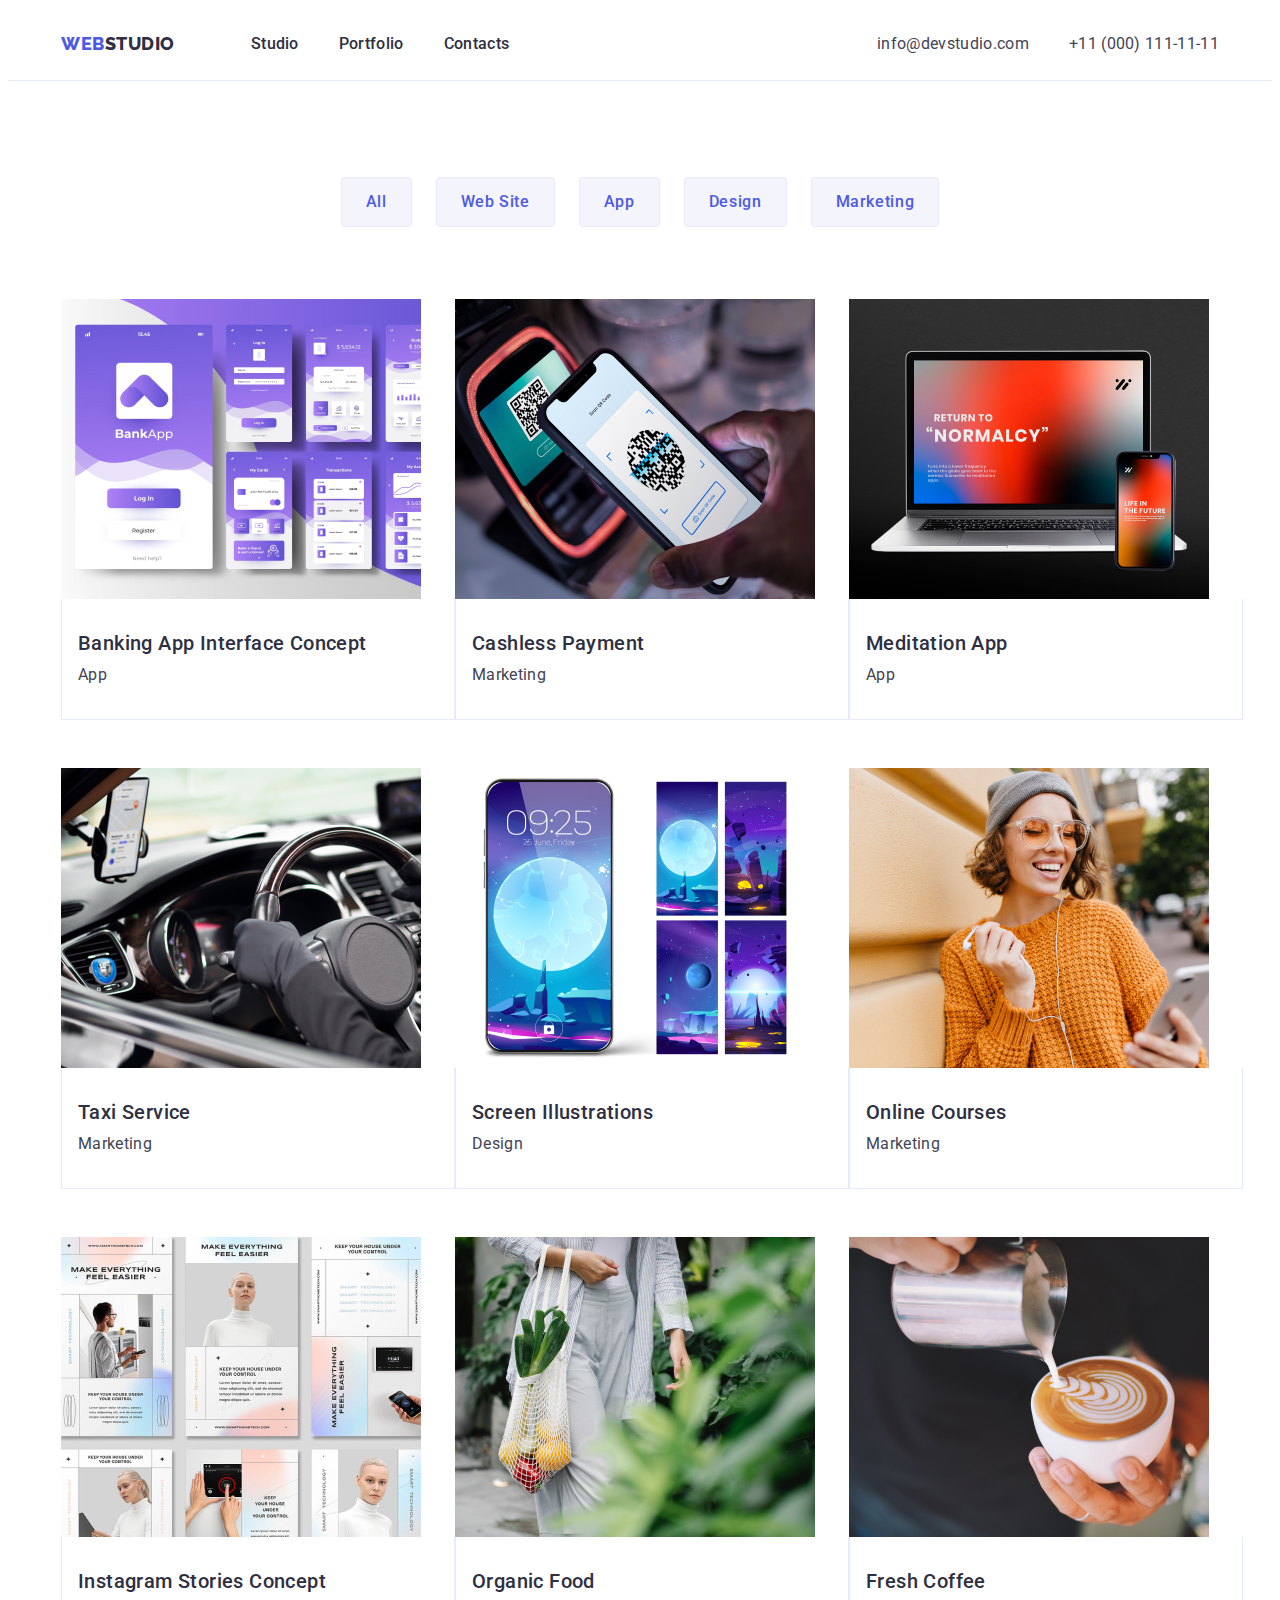
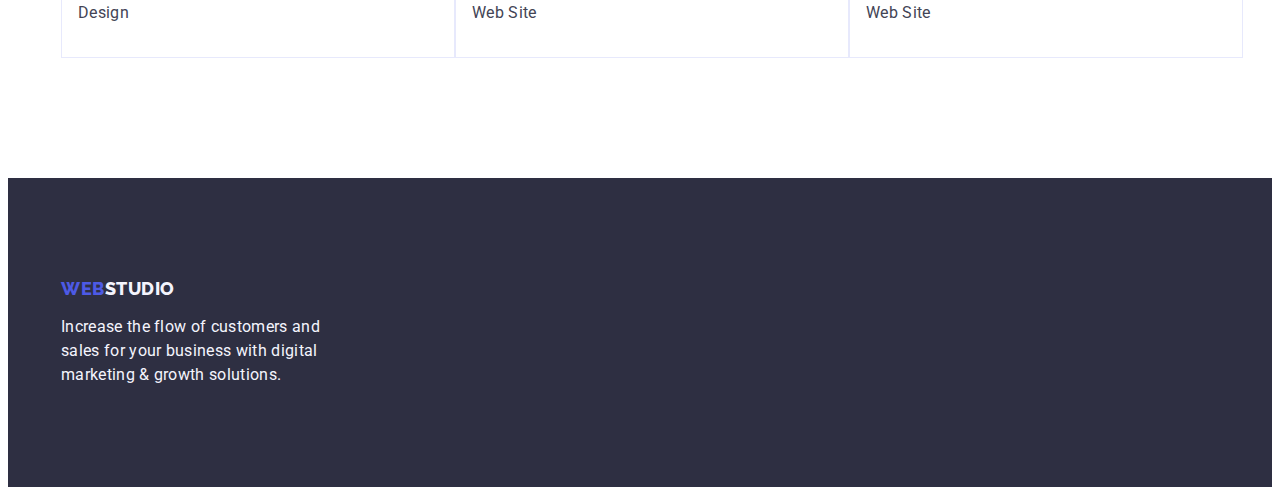
==== portfolio.html @ c045e1f8 "save 1" ====
<!DOCTYPE html>
<html lang="en">
  <head>
    <meta charset="UTF-8" />
    <meta http-equiv="X-UA-Compatible" content="IE=edge" />
    <meta name="viewport" content="width=device-width, initial-scale=1.0" />
    <link rel="preconnect" href="https://fonts.googleapis.com" />
    <link rel="preconnect" href="https://fonts.gstatic.com" crossorigin />
    <link
      href="https://fonts.googleapis.com/css2?family=Raleway:wght@800&family=Roboto:wght@400;500;700;900&display=swap"
      rel="stylesheet"
    />
    <title>Document</title>
    <link
      rel="stylesheet"
      href="https://cdnjs.cloudflare.com/ajax/libs/modern-normalize/2.0.0/modern-normalize.min.css"
      integrity="sha512-4xo8blKMVCiXpTaLzQSLSw3KFOVPWhm/TRtuPVc4WG6kUgjH6J03IBuG7JZPkcWMxJ5huwaBpOpnwYElP/m6wg=="
      crossorigin="anonymous"
      referrerpolicy="no-referrer"
    />
    <link rel="stylesheet" href="./css/styles.css" />
  </head>
  <body>
    <header class="header">
      <div class="container header-container">
        <nav class="header-navigation">
          <a href="./index.html" class="header-logo link"
            >Web<span class="header-span">Studio</span></a
          >
          <ul class="header-menu list">
            <li class="header-menu-item">
              <a class="header-menu-link link" href="./index.html">Studio</a>
            </li>
            <li class="header-menu-item">
              <a class="header-menu-link link" href="./portfolio.html"
                >Portfolio</a
              >
            </li>
            <li class="header-menu-item">
              <a class="header-menu-link link" href="">Contacts</a>
            </li>
          </ul>
        </nav>
        <address class="header-address">
          <ul class="header-soc list">
            <li class="header-soc-item">
              <a
                class="header-address-link link"
                href="mailto:info@devstudio.com"
                >info@devstudio.com</a
              >
            </li>
            <li class="header-soc-item">
              <a class="header-address-link link" href="tel:+110001111111"
                >+11 (000) 111-11-11</a
              >
            </li>
          </ul>
        </address>
      </div>
    </header>

    <main>
      <section class="section-portfolio">
        <div class="container portfolio-container">
          <h1 class="visually-hidden">portfolio"></h1>
          <ul class="portfolio-button-list list">
            <li class="portfolio-btn-item">
              <button type="button" class="portfolio-button button-active">
                All
              </button>
            </li>
            <li class="portfolio-btn-item">
              <button type="button" class="portfolio-button button-active">
                Web Site
              </button>
            </li>
            <li class="portfolio-btn-item">
              <button type="button" class="portfolio-button button-active">
                App
              </button>
            </li>
            <li class="portfolio-btn-item">
              <button type="button" class="portfolio-button button-active">
                Design
              </button>
            </li>
            <li class="portfolio-btn-item">
              <button type="button" class="portfolio-button button-active">
                Marketing
              </button>
            </li>
          </ul>
          <ul class="portfolio-img-list list">
            <li class="portfolio-img-item">
              <a class="link" href="">
                <img
                  src="./images/imagesbankingappInterfaceconcept.jpg"
                  alt="BankingAppInterfaceConcept"
                  width="360"
                  height="300"
                />
                <div class="container-content">
                  <h2 class="portfolio-img-title">
                    Banking App Interface Concept
                  </h2>
                  <p class="portfolio-img-text">App</p>
                </div></a
              >
            </li>
            <li class="portfolio-img-item">
              <a class="link" href="">
                <img
                  src="./images/imagescashlesspayment.jpg"
                  alt="CashlessPayment"
                  width="360"
                  height="300"
                />
                <div class="container-content">
                  <h2 class="portfolio-img-title">Cashless Payment</h2>
                  <p class="portfolio-img-text">Marketing</p>
                </div>
              </a>
            </li>
            <li class="portfolio-img-item">
              <a class="link" href="">
                <img
                  src="./images/imagesmeditationapp.jpg"
                  alt="MeditationApp"
                  width="360"
                  height="300"
                />
                <div class="container-content">
                  <h2 class="portfolio-img-title">Meditation App</h2>
                  <p class="portfolio-img-text">App</p>
                </div>
              </a>
            </li>
            <li class="portfolio-img-item">
              <a class="link" href="">
                <img
                  src="./images/imagestaxiservice.jpg"
                  alt="TaxiService"
                  width="360"
                  height="300"
                />
                <div class="container-content">
                  <h2 class="portfolio-img-title">Taxi Service</h2>
                  <p class="portfolio-img-text">Marketing</p>
                </div>
              </a>
            </li>
            <li class="portfolio-img-item">
              <a class="link" href="">
                <img
                  src="./images/imagesscreenillustrations.jpg"
                  alt="ScreenIllustrations"
                  width="360"
                  height="300"
                />
                <div class="container-content">
                  <h2 class="portfolio-img-title">Screen Illustrations</h2>
                  <p class="portfolio-img-text">Design</p>
                </div>
              </a>
            </li>
            <li class="portfolio-img-item">
              <a class="link" href="">
                <img
                  src="./images/imagesonlinecourses.jpg"
                  alt="OnlineCourses"
                  width="360"
                  height="300"
                />
                <div class="container-content">
                  <h2 class="portfolio-img-title">Online Courses</h2>
                  <p class="portfolio-img-text">Marketing</p>
                </div>
              </a>
            </li>
            <li class="portfolio-img-item">
              <a class="link" href="">
                <img
                  src="./images/imagesinstagramstoriesconcept.jpg"
                  alt="InstagramStoriesConcept"
                  width="360"
                  height="300"
                />
                <div class="container-content">
                  <h2 class="portfolio-img-title">Instagram Stories Concept</h2>
                  <p class="portfolio-img-text">Design</p>
                </div>
              </a>
            </li>
            <li class="portfolio-img-item">
              <a class="link" href="">
                <img
                  src="./images/imagesorganicfood.jpg"
                  alt="OrganicFood"
                  width="360"
                  height="300"
                />
                <div class="container-content">
                  <h2 class="portfolio-img-title">Organic Food</h2>
                  <p class="portfolio-img-text">Web Site</p>
                </div>
              </a>
            </li>
            <li class="portfolio-img-item">
              <a class="link" href="">
                <img
                  src="./images/imagesfreshcoffee.jpg"
                  alt="FreshCoffee"
                  width="360"
                  height="300"
                />
                <div class="container-content">
                  <h2 class="portfolio-img-title">Fresh Coffee</h2>
                  <p class="portfolio-img-text">Web Site</p>
                </div>
              </a>
            </li>
          </ul>
        </div>
      </section>
    </main>

    <footer class="footer">
      <div class="container">
        <a class="footer-logo link" href="./portfolio.html"
          >Web<span class="footer-span">Studio</span></a
        >
        <p class="footer-text">
          Increase the flow of customers and sales for your business with
          digital marketing & growth solutions.
        </p>
      </div>
    </footer>
  </body>
</html>
---- css/styles.css ----
:root {
  --color-iris: #4d5ae5;
  --color-ocean: #404bbf;
  --color-navy-blue: #2e2f42;
  --color-green: #31d0aa;
  --color-slate: #434455;
  --color-light-slate: #8e8f99;
  --color-cornflower: #e7e9fc;
  --color-cloud: #f4f4fd;
  --color-navy-blue-modal: #2e2f42;
  --color-grey: #2e2f42;
  --color-white: #ffffff;
  --color-dairy: #fcfcfc;
}

body {
  font-family: 'Roboto', sans-serif;
  color: #434455;
  background-color: #ffffff;
}

p,
h1,
h2,
h3,
h4,
h5,
h6 {
  margin-top: 0;
  margin-bottom: 0;
}

a {
  text-decoration: none;
}

ul {
  list-style-type: none;
  margin-top: 0;
  margin-bottom: 0;
  padding-left: 0;
}

img {
  display: block;
  max-width: 100%;
  height: auto;
}

.list {
  list-style-type: none;
}

/**------Header------*/

.visually-hidden {
  position: absolute;
  width: 1px;
  height: 1px;
  margin: -1px;
  border: 0;
  padding: 0;
  white-space: nowrap;
  clip-path: inset(100%);
  clip: rect(0 0 0 0);
  overflow: hidden;
}

.container {
  max-width: 1158px;
  padding: 0 15px;
  margin: 0 auto;
}

.header-container {
  display: flex;
}

.header {
  border-bottom: 1px solid var(--color-cornflower);
}

.header-navigation {
  display: flex;
  align-items: center;
  margin-right: auto;
}

.header-menu {
  display: flex;
  gap: 40px;
  margin-right: 0;
}

.header-menu-item {
  font-weight: 500;
  font-size: 16px;
  line-height: 1.5%;
  letter-spacing: 0.02em;
  color: var(--color-grey);
}

.link:is(:hover, :focus) {
  color: #404bbf;
}

.header-logo {
  font-family: 'Raleway', sans-serif;
  font-weight: 800;
  font-size: 18px;
  line-height: 1.17;
  letter-spacing: 0.03em;
  text-transform: uppercase;
  align-items: center;
  margin-right: 76px;
  color: var(--color-iris);
}

.header-span {
  color: #2e2f42;
}

.header-menu-link {
  font-weight: 500;
  line-height: 1.5;
  letter-spacing: 0.02em;
  display: block;
  padding-top: 24px;
  padding-bottom: 24px;
  color: #2e2f42;
}

.header-address {
  font-style: normal;
  display: flex;
  gap: 40px;
  align-items: center;
}

.header-soc {
  display: flex;
  gap: 40px;
}

.header-menu-link:hover .header-menu-link:focus {
  color: var(--iris-color);
}

.header-address-link {
  line-height: 1.5;
  letter-spacing: 0.02em;
  color: var(--color-slate);
  font-size: 16px;
  padding-top: 24px;
  padding-bottom: 24px;
}

/**------Header------*/
/**------hero------*/

.hero {
  height: 600px;
  padding: 188px 0;
  background-color: var(--color-navy-blue);
}

.hero-title {
  font-weight: 700;
  font-size: 56px;
  line-height: 1.07;
  text-align: center;
  letter-spacing: 0.02em;
  max-width: 496px;
  margin-left: auto;
  margin-right: auto;
  margin-bottom: 48px;
  color: var(--color-white);
}

.hero-btn {
  font-family: 'Roboto', sans-serif;
  font-weight: 500;
  font-size: 16px;
  line-height: 1.5;
  letter-spacing: 0.04em;
  border-radius: 4px;
  min-width: 169px;
  height: 56px;
  display: block;
  border: none;
  margin-left: auto;
  margin-right: auto;
  color: var(--color-white);
  background-color: var(--color-iris);
}
.button-active:is(:hover, :focus) {
  background: var(--color-ocean);
  color: var(--color-white);
}
.button-active {
  cursor: pointer;
}

/**------section one------*/

.section-one {
  padding: 120px 0;
}

.section-one-list {
  display: flex;
  gap: 24px;
}

.section-one-item {
  width: calc((100% - 72px) / 4);
}

.section-one-title {
  font-weight: 500;
  font-size: 20px;
  line-height: 1.2;
  letter-spacing: 0.02em;
  margin-bottom: 8px;
  color: var(--color-grey);
}

.section-one-text {
  font-size: 16px;
  line-height: 1.5;
  letter-spacing: 0.02em;
  color: var(--color-slate);
}

/**-------section two-------*/

.section-two {
  padding-bottom: 120px;
}

.section-two-title {
  font-weight: 700;
  font-size: 36px;
  line-height: 1.11;
  text-align: center;
  letter-spacing: 0.02em;
  text-transform: capitalize;
  margin-bottom: 72px;
  color: #2e2f42;
}

.section-two-list {
  display: flex;
  gap: 24px;
  margin-top: 72px;
}

.section-two-item {
  width: calc((100% - 48px) / 3);
}

/**-------section three-------*/

.section-three {
  padding: 120px 0;
  height: 732px;
  text-align: center;
  text-transform: capitalize;
  background-color: var(--color-cloud);
}

.section-three-title {
  font-weight: 700;
  font-size: 36px;
  line-height: 1.11;
  letter-spacing: 0.02em;
  margin-bottom: 72px;
  color: var(--color-navy-blue);
}

.section-three-list {
  display: flex;
  gap: 24px;
  margin-top: 48px;
}

.section-three-item {
  border-radius: 0px 0px 4px 4px;
  width: calc((100% - 72px) / 4);
  background-color: var(--color-white);
}

.container-team {
  padding: 32px 16px;
}

.section-three-name {
  font-weight: 500;
  font-size: 20px;
  line-height: 1.2;
  letter-spacing: 0.02em;
  margin-bottom: 8px;
  color: var(--color-grey);
}

.section-three-text {
  font-size: 16px;
  line-height: 1.5;
  letter-spacing: 0.02em;
  color: var(--color-slate);
}

/**------footer------*/

.footer {
  padding: 100px 0;
  background: #2e2f42;
}

.footer-logo {
  font-family: 'Raleway', sans-serif;
  font-weight: 800;
  font-size: 18px;
  line-height: 1.17;
  letter-spacing: 0.03em;
  text-transform: uppercase;
  display: inline-block;
  margin-bottom: 16px;
  color: #4d5ae5;
}

.footer-span {
  font-family: 'Raleway', sans-serif;
  font-weight: 800;
  font-size: 18px;
  line-height: 1.17;
  letter-spacing: 0.03em;
  text-transform: uppercase;
  color: #f4f4fd;
}

.footer-text {
  max-width: 264px;
  font-size: 16px;
  line-height: 1.5;
  letter-spacing: 0.02em;
  color: #f4f4fd;
}

/**--------portfolio-------*/

.section-portfolio {
  padding: 96px 0 120px 0;
}

.portfolio-button-list {
  display: flex;
  justify-content: center;
  gap: 24px;
  margin-bottom: 72px;
}

.portfolio-button {
  font-family: 'Roboto', sans-serif;
  font-weight: 500;
  font-size: 16px;
  line-height: 1.5;
  letter-spacing: 0.04em;
  cursor: pointer;
  border-radius: 4px;
  border: none;
  display: block;
  border: 1px solid var(--color-cornflower);
  padding: 12px 24px;
  color: var(--color-iris);
  background: var(--color-cloud);
}

.portfolio-button:hover,
.portfolio-button:focus {
  color: var(--color-white);
  background-color: var(--color-ocean);
  border: 1px solid transparent;
}

.portfolio-img-list {
  display: flex;
  flex-wrap: wrap;
  row-gap: 48px;
  column-gap: 24px;
}

.portfolio-img-item {
  width: calc((100% - 48px) / 3);
}

.portfolio-img-title {
  font-weight: 500;
  font-size: 20px;
  line-height: 1.2;
  letter-spacing: 0.02em;
  margin-bottom: 8px;
  color: var(--color-navy-blue-modal);
}

.portfolio-img-text {
  font-weight: 400;
  font-size: 16px;
  line-height: 1.5;
  letter-spacing: 0.02em;
  color: var(--color-slate);
}

.container-content {
  border-top: none;
  padding: 32px 16px;
  border: 1px solid var(--color-cornflower);
  border-top: none;
  width: 360px;
}
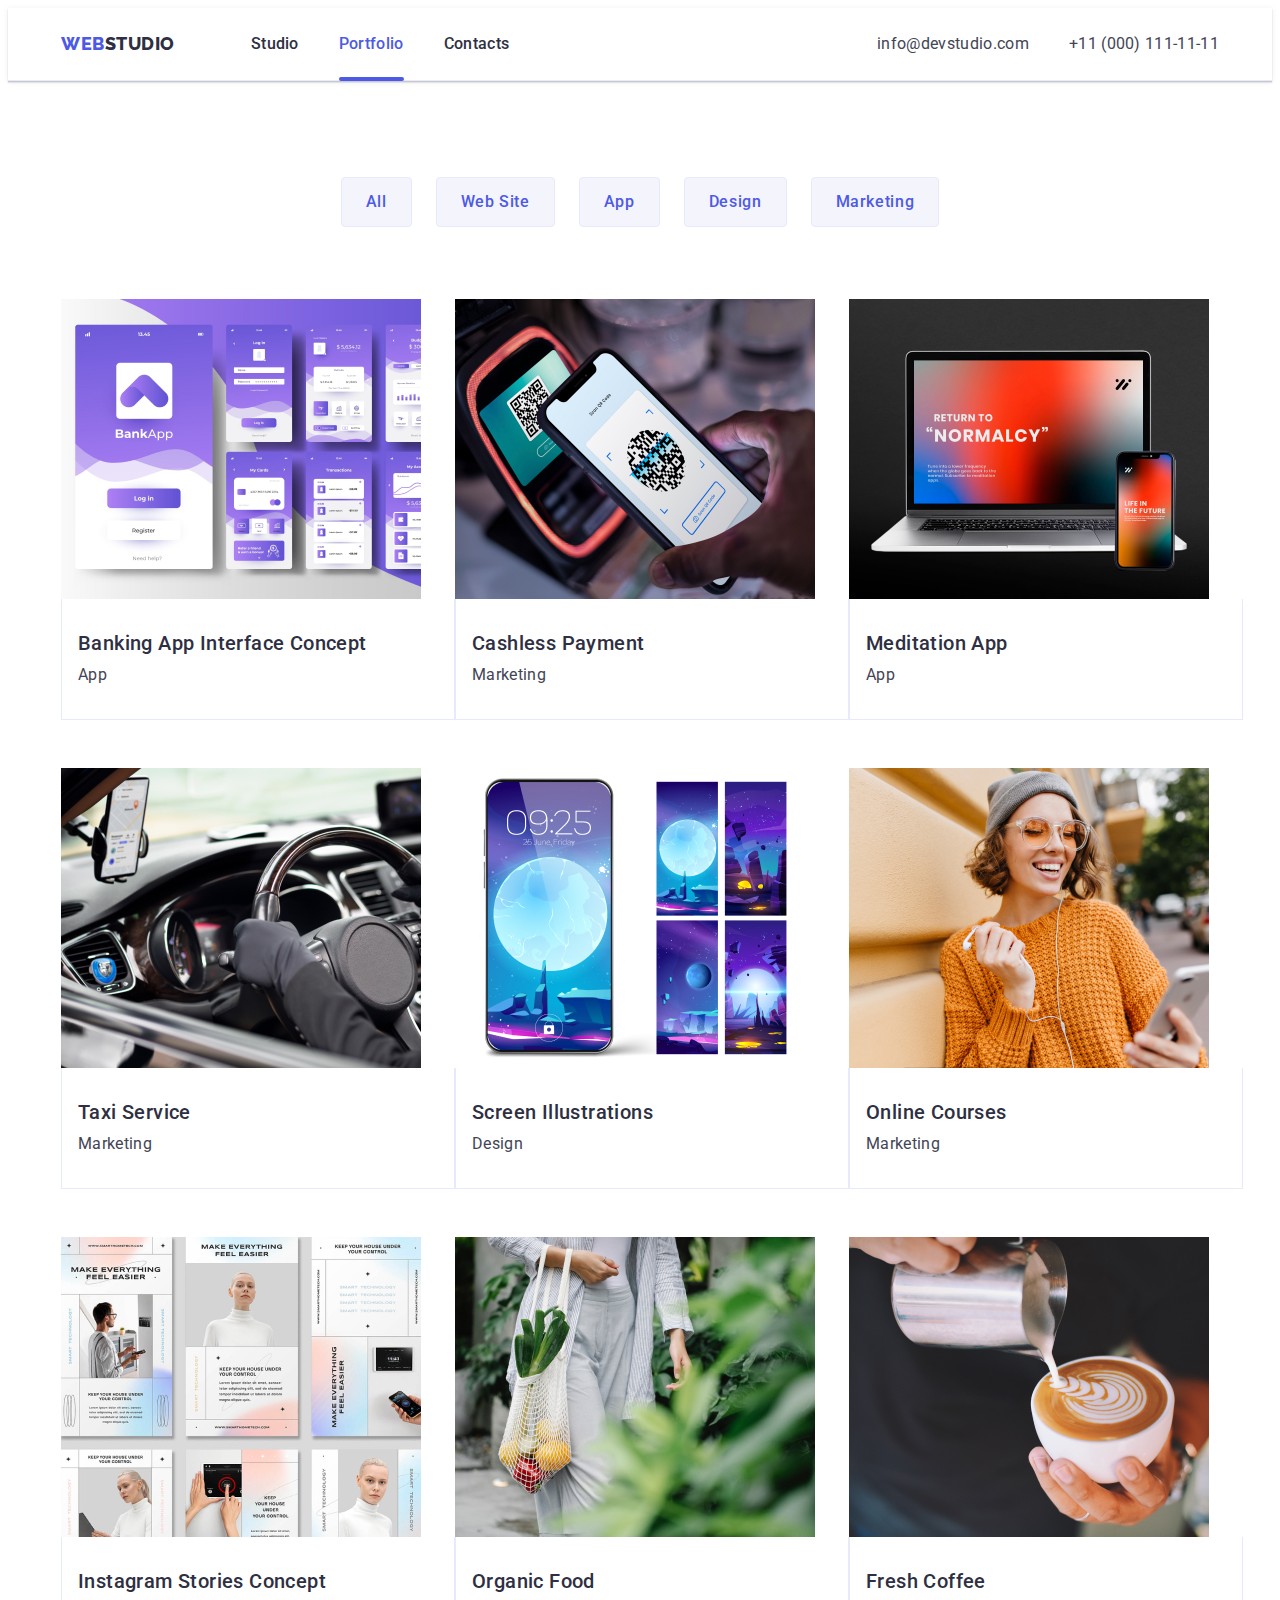
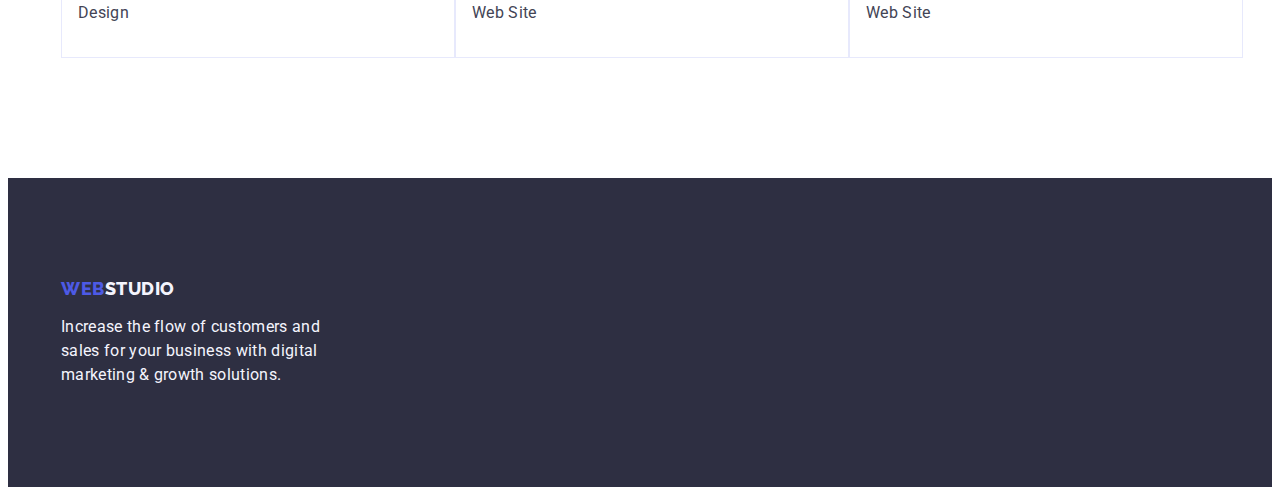
==== commit f0243cd7: "save 91" ====
--- a/portfolio.html
+++ b/portfolio.html
@@ -32,7 +32,7 @@
               <a class="header-menu-link link" href="./index.html">Studio</a>
             </li>
             <li class="header-menu-item">
-              <a class="header-menu-link link" href="./portfolio.html"
+              <a class="header-menu-link link current" href="./portfolio.html"
                 >Portfolio</a
               >
             </li>
--- a/css/styles.css
+++ b/css/styles.css
@@ -11,6 +11,7 @@
   --color-grey: #2e2f42;
   --color-white: #ffffff;
   --color-dairy: #fcfcfc;
+  --color-light-slate: #8e8f99;
 }
 
 body {
@@ -78,6 +79,9 @@
 
 .header {
   border-bottom: 1px solid var(--color-cornflower);
+  box-shadow: 0px 1px 6px 0px rgba(46, 47, 66, 0.08),
+    0px 1px 1px 0px rgba(46, 47, 66, 0.16),
+    0px 2px 1px 0px rgba(46, 47, 66, 0.08);
 }
 
 .header-navigation {
@@ -116,17 +120,39 @@
   color: var(--color-iris);
 }
 
-.header-span {
-  color: #2e2f42;
-}
-
 .header-menu-link {
   font-weight: 500;
+  font-size: 16px;
   line-height: 1.5;
   letter-spacing: 0.02em;
   display: block;
   padding-top: 24px;
   padding-bottom: 24px;
+  color: var(--color-navy-blue);
+  transition: color 250ms cubic-bezier(0.4, 0, 0.2, 1);
+}
+
+.current {
+  position: relative;
+  color: var(--color-iris);
+}
+
+.current::after {
+  content: '';
+  left: 0;
+  bottom: -1px;
+  position: absolute;
+  width: 100%;
+  height: 4px;
+  background-color: var(--color-iris);
+  border-radius: 2px;
+}
+
+.header-menu-link:active {
+  color: var(--color-grey);
+}
+
+.header-span {
   color: #2e2f42;
 }
 
@@ -159,9 +185,19 @@
 /**------hero------*/
 
 .hero {
-  height: 600px;
+  background: var(--color-navy-blue);
+  max-width: 1440px;
   padding: 188px 0;
-  background-color: var(--color-navy-blue);
+  margin: 0 auto;
+  background-position: center;
+  background-repeat: no-repeat;
+  background-size: cover;
+  background-image: linear-gradient(
+      to bottom,
+      rgba(46, 47, 66, 0.7),
+      rgba(46, 47, 66, 0.7)
+    ),
+    url(../images/people-office.jpg);
 }
 
 .hero-title {
@@ -192,6 +228,7 @@
   margin-right: auto;
   color: var(--color-white);
   background-color: var(--color-iris);
+  transition: background-color 250ms cubic-bezier(0.4, 0, 0.2, 1);
 }
 .button-active:is(:hover, :focus) {
   background: var(--color-ocean);
@@ -214,6 +251,17 @@
 
 .section-one-item {
   width: calc((100% - 72px) / 4);
+}
+
+.section-one-icon {
+  width: 264px;
+  height: 112px;
+  background-color: var(--color-cloud);
+  display: flex;
+  align-items: center;
+  justify-content: center;
+  border-radius: 4px;
+  margin-bottom: 8px;
 }
 
 .section-one-title {
@@ -262,11 +310,10 @@
 /**-------section three-------*/
 
 .section-three {
+  background-color: var(--color-cloud);
   padding: 120px 0;
-  height: 732px;
   text-align: center;
   text-transform: capitalize;
-  background-color: var(--color-cloud);
 }
 
 .section-three-title {
@@ -287,11 +334,13 @@
 .section-three-item {
   border-radius: 0px 0px 4px 4px;
   width: calc((100% - 72px) / 4);
+  box-shadow: 0px 1px 6px rgba(46, 47, 66, 0.08),
+    0px 1px 1px rgba(46, 47, 66, 0.16), 0px 2px 1px rgba(46, 47, 66, 0.08);
   background-color: var(--color-white);
 }
 
 .container-team {
-  padding: 32px 16px;
+  padding: 32px 0;
 }
 
 .section-three-name {
@@ -308,13 +357,103 @@
   line-height: 1.5;
   letter-spacing: 0.02em;
   color: var(--color-slate);
+  margin-bottom: 8px;
+}
+
+.team-icon-list {
+  display: flex;
+  flex-direction: row;
+  align-items: center;
+  justify-content: center;
+  padding: 0px;
+  gap: 24px;
+}
+
+.team-icon-item {
+  width: 40px;
+  height: 40px;
+}
+
+.team-icon {
+  fill: var(--color-cloud);
+}
+
+.team-icon-link {
+  display: flex;
+  align-items: center;
+  justify-content: center;
+  width: 100%;
+  height: 100%;
+  border-radius: 50%;
+  background: var(--color-iris);
+  transition: background-color 250ms cubic-bezier(0.4, 0, 0.2, 1);
+}
+
+.team-icon-link:hover,
+.team-icon-link:focus {
+  background-color: var(--color-ocean);
+  transition: background-color 250ms cubic-bezier(0.4, 0, 0.2, 1);
+}
+
+/**---------Customers---------*/
+
+.section-customers {
+  width: 100%;
+  padding: 120px 0;
+  background-color: var(--color-white);
+}
+
+.customers-title {
+  font-weight: 700;
+  letter-spacing: 0.02em;
+  font-size: 36px;
+  line-height: 1.11;
+  color: var(--color-grey);
+  margin-bottom: 72px;
+  text-align: center;
+  text-transform: capitalize;
+}
+
+.customers-icon-group {
+  width: calc((100% - 5 * 24px) / 6);
+  height: 88px;
+}
+
+.customers-icon-list {
+  display: flex;
+  gap: 24px;
+}
+
+.customers-icon {
+  fill: currentColor;
+}
+
+.customers-icon-link {
+  display: flex;
+  align-items: center;
+  justify-content: center;
+  width: 100%;
+  height: 100%;
+  color: var(--color-light-slate);
+  border: 1px solid #8e8f99;
+  border-radius: 4px;
+  box-sizing: border-box;
+  transition: 250ms cubic-bezier(0.4, 0, 0.2, 1);
+  transition: border-color 250ms cubic-bezier(0.4, 0, 0.2, 1),
+    color 250ms cubic-bezier(0.4, 0, 0.2, 1);
+}
+
+.customers-icon-link:hover,
+.customers-icon-link:focus {
+  color: var(--color-ocean);
+  border-color: var(--color-ocean);
 }
 
 /**------footer------*/
 
 .footer {
   padding: 100px 0;
-  background: #2e2f42;
+  background: var(--color-navy-blue);
 }
 
 .footer-logo {
@@ -326,17 +465,48 @@
   text-transform: uppercase;
   display: inline-block;
   margin-bottom: 16px;
-  color: #4d5ae5;
+  color: var(--color-iris);
+}
+
+.container-footer {
+  display: flex;
+  align-items: baseline;
+}
+
+.container-footer-web {
+  margin-right: 120px;
 }
 
 .footer-span {
-  font-family: 'Raleway', sans-serif;
-  font-weight: 800;
-  font-size: 18px;
-  line-height: 1.17;
-  letter-spacing: 0.03em;
-  text-transform: uppercase;
-  color: #f4f4fd;
+  color: var(--color-cloud);
+}
+
+.studio {
+  display: inline-block;
+  margin-bottom: 16px;
+}
+
+.social-title {
+  font-weight: 500;
+  font-size: 16px;
+  line-height: 1.5;
+  letter-spacing: 0.02em;
+  color: var(--color-white);
+  margin-bottom: 16px;
+}
+
+.footer-icon-list {
+  display: flex;
+  gap: 16px;
+}
+
+.footer-icon-item {
+  width: 40px;
+  height: 40px;
+}
+
+.footer-icon {
+  fill: var(--color-cloud);
 }
 
 .footer-text {
@@ -344,10 +514,27 @@
   font-size: 16px;
   line-height: 1.5;
   letter-spacing: 0.02em;
-  color: #f4f4fd;
+  color: var(--color-cloud);
+}
+
+.footer-icon-link {
+  width: 100%;
+  height: 100%;
+  border-radius: 50%;
+  background-color: var(--color-iris);
+  display: flex;
+  align-items: center;
+  justify-content: center;
+  transition: background-color 250ms cubic-bezier(0.4, 0, 0.2, 1);
+}
+
+.footer-icon-link:hover,
+.footer-icon-link:focus {
+  background-color: var(--color-green);
 }
 
 /**--------portfolio-------*/
+/**--------bttn--------*/
 
 .section-portfolio {
   padding: 96px 0 120px 0;
@@ -383,6 +570,9 @@
   border: 1px solid transparent;
 }
 
+/**-----------bttn----------**/
+/**-----------content---------**/
+
 .portfolio-img-list {
   display: flex;
   flex-wrap: wrap;
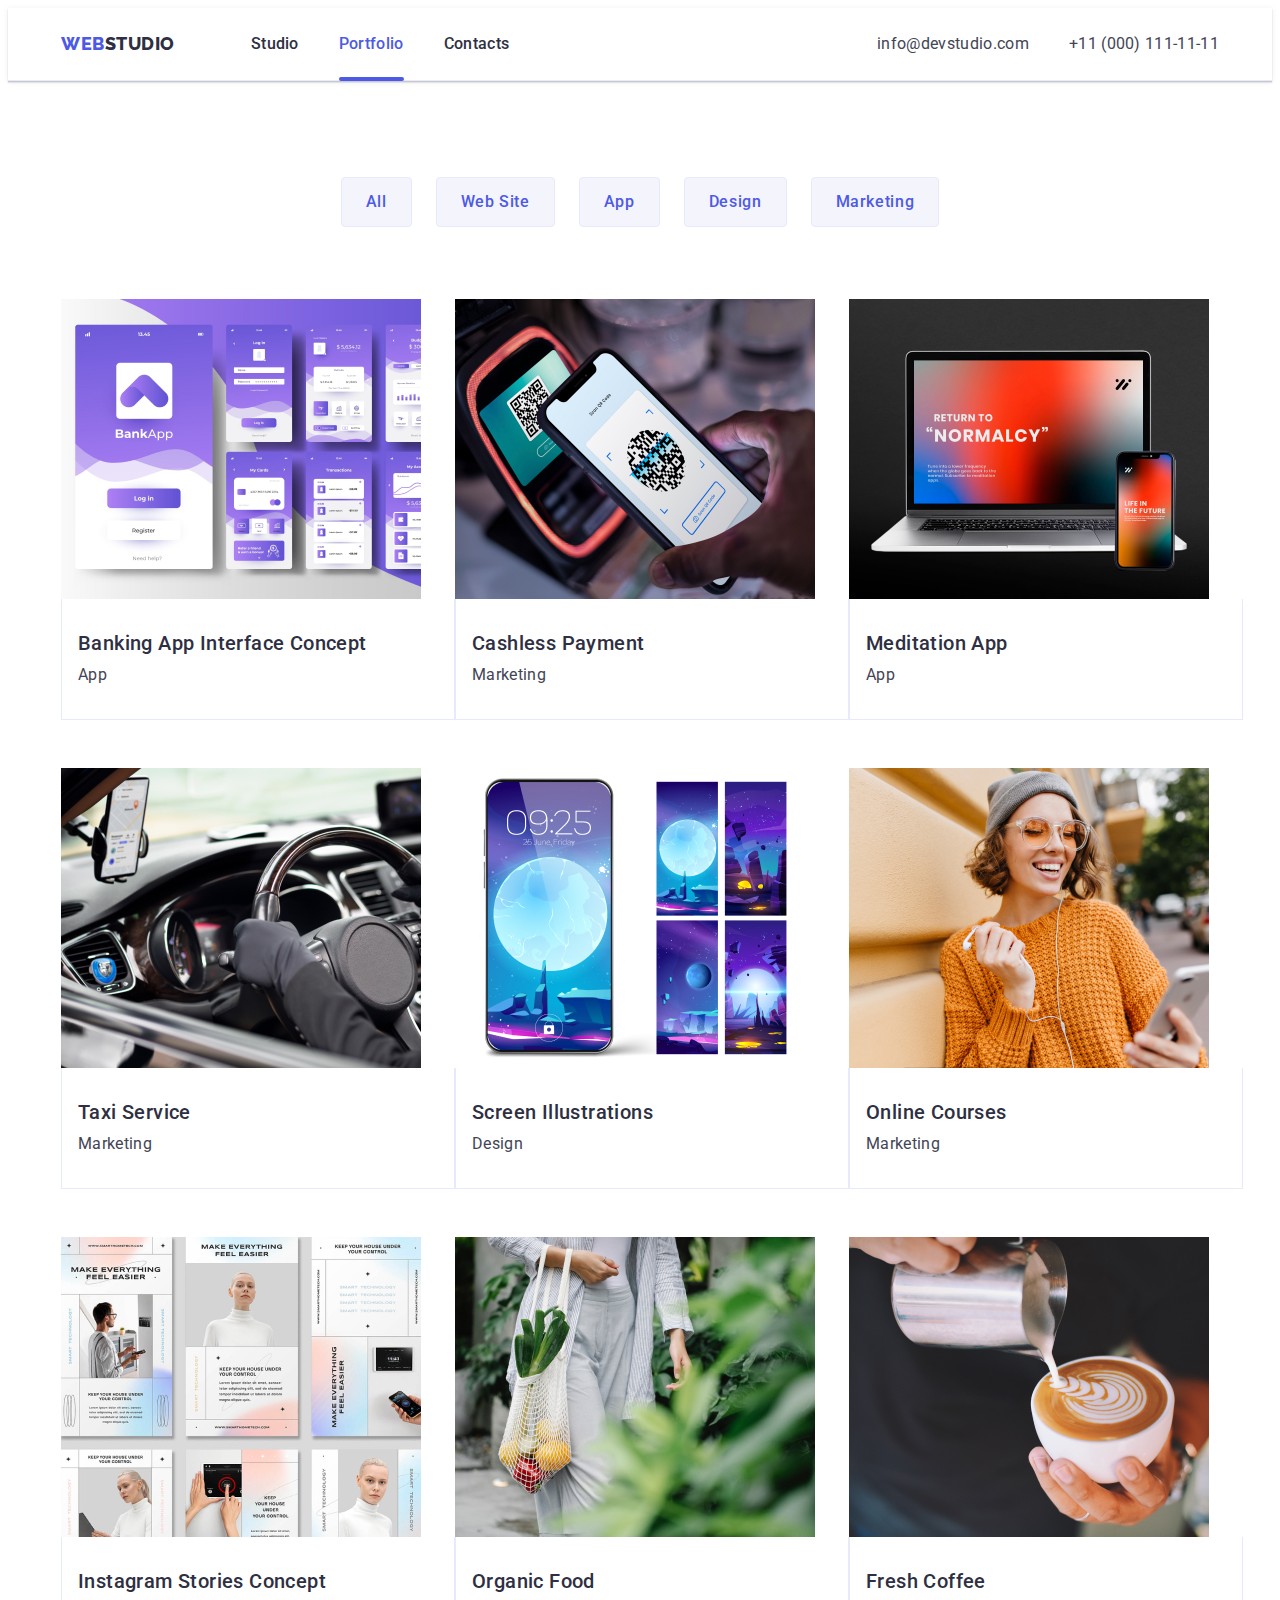
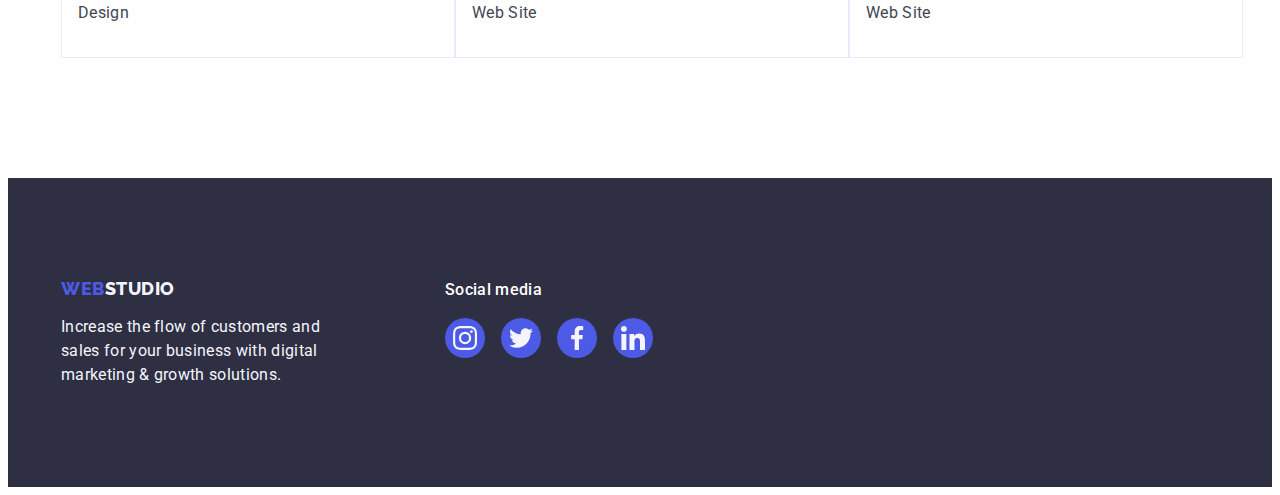
==== commit 95033e06: "save footer" ====
--- a/portfolio.html
+++ b/portfolio.html
@@ -226,14 +226,55 @@
     </main>
 
     <footer class="footer">
-      <div class="container">
-        <a class="footer-logo link" href="./portfolio.html"
-          >Web<span class="footer-span">Studio</span></a
-        >
-        <p class="footer-text">
-          Increase the flow of customers and sales for your business with
-          digital marketing & growth solutions.
-        </p>
+      <div class="container container-footer">
+        <div class="container-footer-web">
+          <a href="./index.html" class="footer-logo link studio"
+            >Web<span class="footer-span">Studio</span></a
+          >
+          <p class="footer-text">
+            Increase the flow of customers and sales for your business with
+            digital marketing & growth solutions.
+          </p>
+        </div>
+        <div class="container-footer-icon">
+          <p class="social-title">Social media</p>
+          <ul class="footer-icon-list">
+            <li class="footer-icon-item">
+              <a class="footer-icon-link" href="https://www.instagram.com">
+                <svg class="footer-icon" width="24" height="24">
+                  <use href="./images/icons.svg#icon-instagram-2"></use>
+                </svg>
+              </a>
+            </li>
+            <li class="footer-icon-item">
+              <a
+                class="footer-icon-link"
+                href="https://twitter.com/home?lang=ua"
+              >
+                <svg class="footer-icon" width="24" height="24">
+                  <use href="./images/icons.svg#icon-twitter-1"></use>
+                </svg>
+              </a>
+            </li>
+            <li class="footer-icon-item">
+              <a
+                class="footer-icon-link"
+                href="https://www.facebook.com/eurslam.mulgeta/"
+              >
+                <svg class="footer-icon" width="24" height="24">
+                  <use href="./images/icons.svg#icon-facebook-1"></use>
+                </svg>
+              </a>
+            </li>
+            <li class="footer-icon-item">
+              <a class="footer-icon-link" href="https://ua.linkedin.com/">
+                <svg class="footer-icon" width="24" height="24">
+                  <use href="./images/icons.svg#icon-linkedin-1"></use>
+                </svg>
+              </a>
+            </li>
+          </ul>
+        </div>
       </div>
     </footer>
   </body>
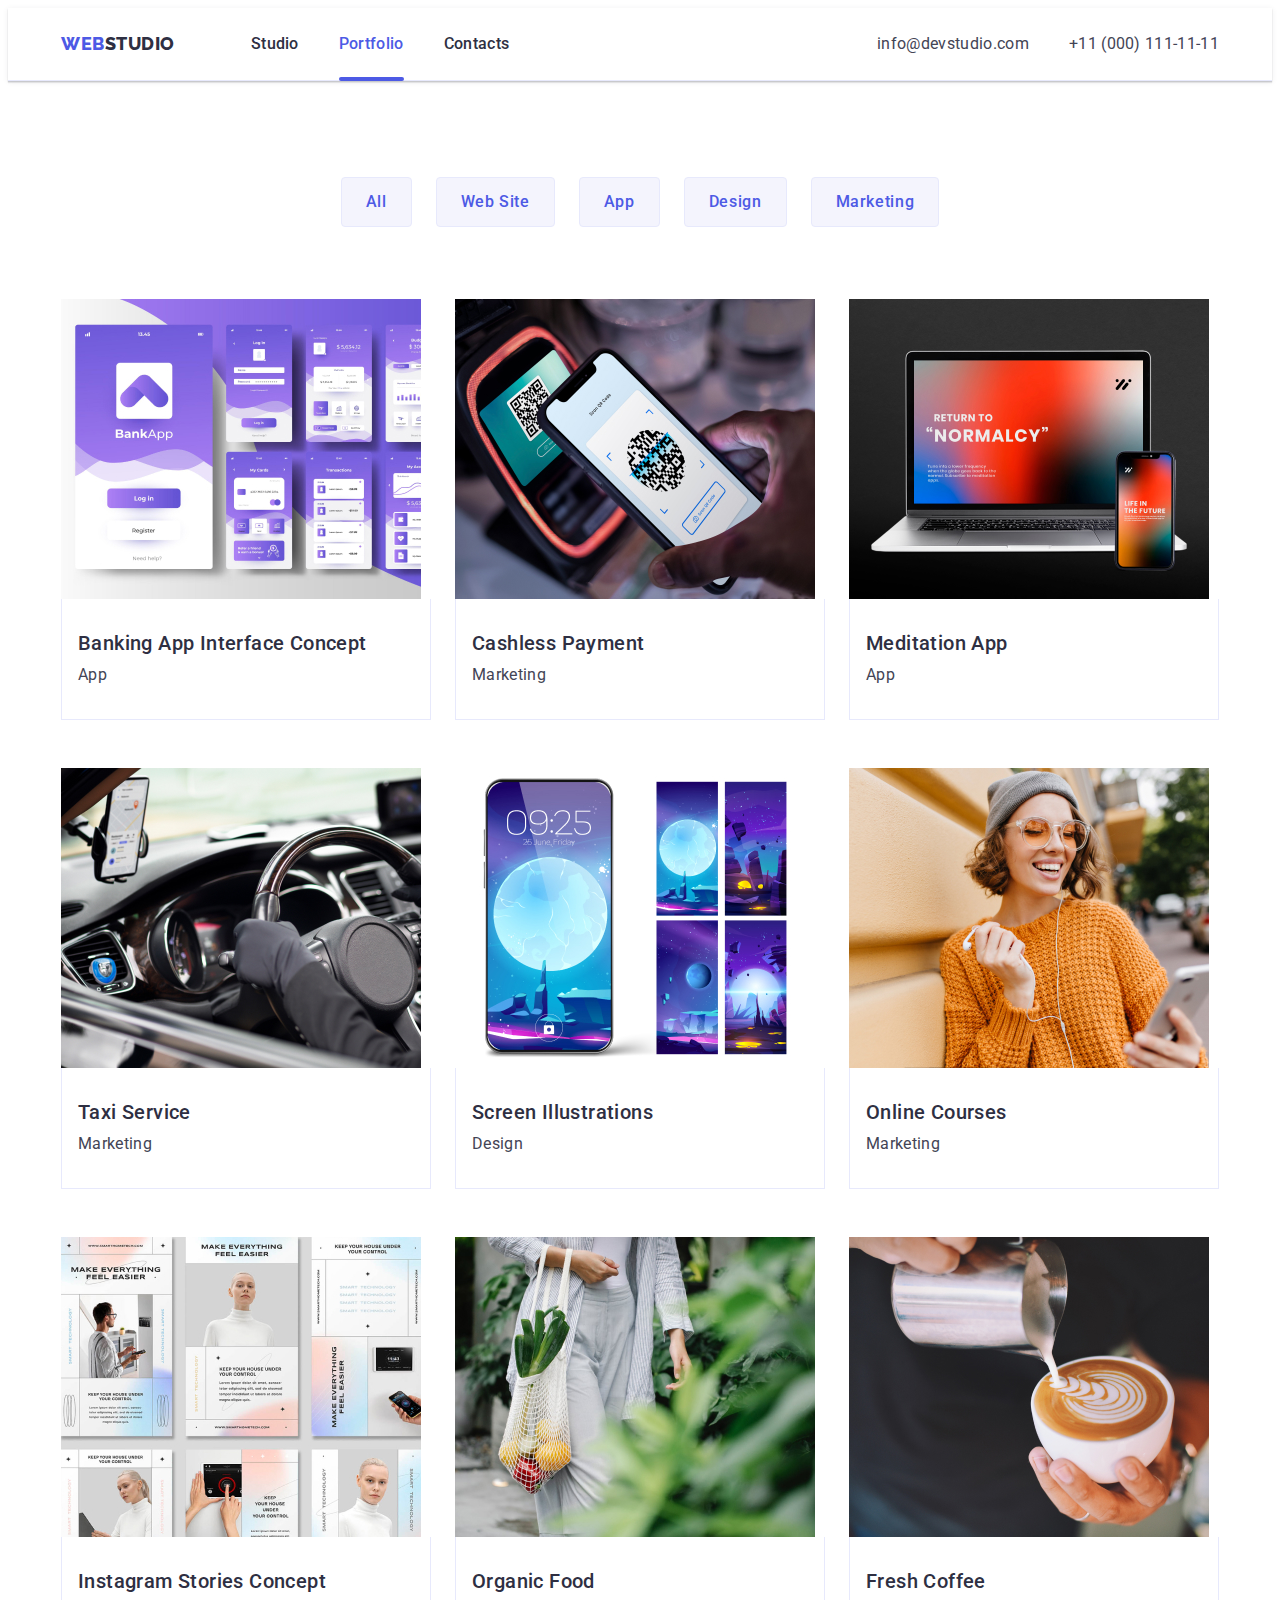
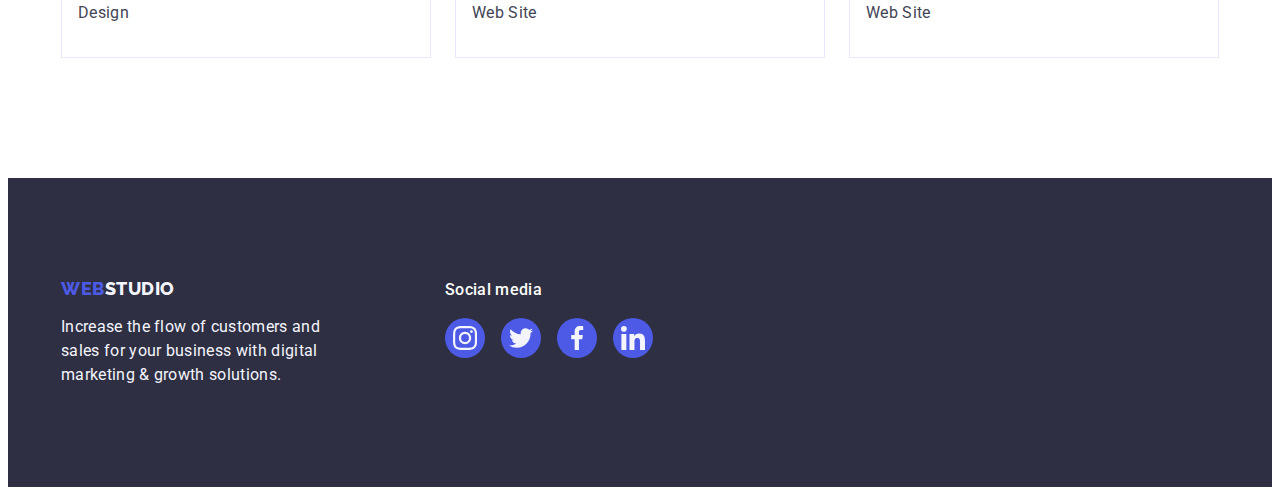
==== commit e28d69e8: "save pref" ====
--- a/portfolio.html
+++ b/portfolio.html
@@ -93,13 +93,20 @@
           </ul>
           <ul class="portfolio-img-list list">
             <li class="portfolio-img-item">
-              <a class="link" href="">
-                <img
-                  src="./images/imagesbankingappInterfaceconcept.jpg"
-                  alt="BankingAppInterfaceConcept"
-                  width="360"
-                  height="300"
-                />
+              <a class="portfolio-content link" href="">
+                <div class="portfolio-slide">
+                  <img
+                    src="./images/imagesbankingappInterfaceconcept.jpg"
+                    alt="BankingAppInterfaceConcept"
+                    width="360"
+                    height="300"
+                  />
+                  <p class="portfolio-slide-title">
+                    14 Stylish and User-Friendly App Design Concepts · Task
+                    Manager App · Calorie Tracker App · Exotic Fruit Ecommerce
+                    App · Cloud Storage App
+                  </p>
+                </div>
                 <div class="container-content">
                   <h2 class="portfolio-img-title">
                     Banking App Interface Concept
@@ -109,13 +116,20 @@
               >
             </li>
             <li class="portfolio-img-item">
-              <a class="link" href="">
-                <img
-                  src="./images/imagescashlesspayment.jpg"
-                  alt="CashlessPayment"
-                  width="360"
-                  height="300"
-                />
+              <a class="portfolio-content link" href="">
+                <div class="portfolio-slide">
+                  <img
+                    src="./images/imagescashlesspayment.jpg"
+                    alt="CashlessPayment"
+                    width="360"
+                    height="300"
+                  />
+                  <p class="portfolio-slide-title">
+                    14 Stylish and User-Friendly App Design Concepts · Task
+                    Manager App · Calorie Tracker App · Exotic Fruit Ecommerce
+                    App · Cloud Storage App
+                  </p>
+                </div>
                 <div class="container-content">
                   <h2 class="portfolio-img-title">Cashless Payment</h2>
                   <p class="portfolio-img-text">Marketing</p>
@@ -123,13 +137,20 @@
               </a>
             </li>
             <li class="portfolio-img-item">
-              <a class="link" href="">
-                <img
-                  src="./images/imagesmeditationapp.jpg"
-                  alt="MeditationApp"
-                  width="360"
-                  height="300"
-                />
+              <a class="portfolio-content link" href="">
+                <div class="portfolio-slide">
+                  <img
+                    src="./images/imagesmeditationapp.jpg"
+                    alt="MeditationApp"
+                    width="360"
+                    height="300"
+                  />
+                  <p class="portfolio-slide-title">
+                    14 Stylish and User-Friendly App Design Concepts · Task
+                    Manager App · Calorie Tracker App · Exotic Fruit Ecommerce
+                    App · Cloud Storage App
+                  </p>
+                </div>
                 <div class="container-content">
                   <h2 class="portfolio-img-title">Meditation App</h2>
                   <p class="portfolio-img-text">App</p>
@@ -137,13 +158,20 @@
               </a>
             </li>
             <li class="portfolio-img-item">
-              <a class="link" href="">
-                <img
-                  src="./images/imagestaxiservice.jpg"
-                  alt="TaxiService"
-                  width="360"
-                  height="300"
-                />
+              <a class="portfolio-content link" href="">
+                <div class="portfolio-slide">
+                  <img
+                    src="./images/imagestaxiservice.jpg"
+                    alt="TaxiService"
+                    width="360"
+                    height="300"
+                  />
+                  <p class="portfolio-slide-title">
+                    14 Stylish and User-Friendly App Design Concepts · Task
+                    Manager App · Calorie Tracker App · Exotic Fruit Ecommerce
+                    App · Cloud Storage App
+                  </p>
+                </div>
                 <div class="container-content">
                   <h2 class="portfolio-img-title">Taxi Service</h2>
                   <p class="portfolio-img-text">Marketing</p>
@@ -151,13 +179,20 @@
               </a>
             </li>
             <li class="portfolio-img-item">
-              <a class="link" href="">
-                <img
-                  src="./images/imagesscreenillustrations.jpg"
-                  alt="ScreenIllustrations"
-                  width="360"
-                  height="300"
-                />
+              <a class="portfolio-content link" href="">
+                <div class="portfolio-slide">
+                  <img
+                    src="./images/imagesscreenillustrations.jpg"
+                    alt="ScreenIllustrations"
+                    width="360"
+                    height="300"
+                  />
+                  <p class="portfolio-slide-title">
+                    14 Stylish and User-Friendly App Design Concepts · Task
+                    Manager App · Calorie Tracker App · Exotic Fruit Ecommerce
+                    App · Cloud Storage App
+                  </p>
+                </div>
                 <div class="container-content">
                   <h2 class="portfolio-img-title">Screen Illustrations</h2>
                   <p class="portfolio-img-text">Design</p>
@@ -165,13 +200,20 @@
               </a>
             </li>
             <li class="portfolio-img-item">
-              <a class="link" href="">
-                <img
-                  src="./images/imagesonlinecourses.jpg"
-                  alt="OnlineCourses"
-                  width="360"
-                  height="300"
-                />
+              <a class="portfolio-content link" href="">
+                <div class="portfolio-slide">
+                  <img
+                    src="./images/imagesonlinecourses.jpg"
+                    alt="OnlineCourses"
+                    width="360"
+                    height="300"
+                  />
+                  <p class="portfolio-slide-title">
+                    14 Stylish and User-Friendly App Design Concepts · Task
+                    Manager App · Calorie Tracker App · Exotic Fruit Ecommerce
+                    App · Cloud Storage App
+                  </p>
+                </div>
                 <div class="container-content">
                   <h2 class="portfolio-img-title">Online Courses</h2>
                   <p class="portfolio-img-text">Marketing</p>
@@ -179,13 +221,20 @@
               </a>
             </li>
             <li class="portfolio-img-item">
-              <a class="link" href="">
-                <img
-                  src="./images/imagesinstagramstoriesconcept.jpg"
-                  alt="InstagramStoriesConcept"
-                  width="360"
-                  height="300"
-                />
+              <a class="portfolio-content link" href="">
+                <div class="portfolio-slide">
+                  <img
+                    src="./images/imagesinstagramstoriesconcept.jpg"
+                    alt="InstagramStoriesConcept"
+                    width="360"
+                    height="300"
+                  />
+                  <p class="portfolio-slide-title">
+                    14 Stylish and User-Friendly App Design Concepts · Task
+                    Manager App · Calorie Tracker App · Exotic Fruit Ecommerce
+                    App · Cloud Storage App
+                  </p>
+                </div>
                 <div class="container-content">
                   <h2 class="portfolio-img-title">Instagram Stories Concept</h2>
                   <p class="portfolio-img-text">Design</p>
@@ -193,13 +242,20 @@
               </a>
             </li>
             <li class="portfolio-img-item">
-              <a class="link" href="">
-                <img
-                  src="./images/imagesorganicfood.jpg"
-                  alt="OrganicFood"
-                  width="360"
-                  height="300"
-                />
+              <a class="portfolio-content link" href="">
+                <div class="portfolio-slide">
+                  <img
+                    src="./images/imagesorganicfood.jpg"
+                    alt="OrganicFood"
+                    width="360"
+                    height="300"
+                  />
+                  <p class="portfolio-slide-title">
+                    14 Stylish and User-Friendly App Design Concepts · Task
+                    Manager App · Calorie Tracker App · Exotic Fruit Ecommerce
+                    App · Cloud Storage App
+                  </p>
+                </div>
                 <div class="container-content">
                   <h2 class="portfolio-img-title">Organic Food</h2>
                   <p class="portfolio-img-text">Web Site</p>
@@ -207,13 +263,20 @@
               </a>
             </li>
             <li class="portfolio-img-item">
-              <a class="link" href="">
-                <img
-                  src="./images/imagesfreshcoffee.jpg"
-                  alt="FreshCoffee"
-                  width="360"
-                  height="300"
-                />
+              <a class="portfolio-content link" href="">
+                <div class="portfolio-slide">
+                  <img
+                    src="./images/imagesfreshcoffee.jpg"
+                    alt="FreshCoffee"
+                    width="360"
+                    height="300"
+                  />
+                  <p class="portfolio-slide-title">
+                    14 Stylish and User-Friendly App Design Concepts · Task
+                    Manager App · Calorie Tracker App · Exotic Fruit Ecommerce
+                    App · Cloud Storage App
+                  </p>
+                </div>
                 <div class="container-content">
                   <h2 class="portfolio-img-title">Fresh Coffee</h2>
                   <p class="portfolio-img-text">Web Site</p>
--- a/css/styles.css
+++ b/css/styles.css
@@ -561,6 +561,10 @@
   padding: 12px 24px;
   color: var(--color-iris);
   background: var(--color-cloud);
+  transition: color 250ms cubic-bezier(0.4, 0, 0.2, 1),
+    background-color 250ms cubic-bezier(0.4, 0, 0.2, 1),
+    border-color 250ms cubic-bezier(0.4, 0, 0.2, 1),
+    box-shadow 250ms cubic-bezier(0.4, 0, 0.2, 1);
 }
 
 .portfolio-button:hover,
@@ -568,22 +572,34 @@
   color: var(--color-white);
   background-color: var(--color-ocean);
   border: 1px solid transparent;
+  box-shadow: 0px 3px 1px rgba(0, 0, 0, 0.1), 0px 2px 1px rgba(0, 0, 0, 0.08),
+    0px 2px 2px rgba(0, 0, 0, 0.12);
 }
 
 /**-----------bttn----------**/
 /**-----------content---------**/
 
-.portfolio-img-list {
-  display: flex;
-  flex-wrap: wrap;
-  row-gap: 48px;
-  column-gap: 24px;
-}
-
 .portfolio-img-item {
   width: calc((100% - 48px) / 3);
 }
 
+.portfolio-content {
+  display: block;
+  transition: box-shadow 250ms cubic-bezier(0.4, 0, 0.2, 1);
+}
+
+.portfolio-content:hover .portfolio-slide-title,
+.portfolio-content:focus .portfolio-slide-title {
+  transform: translate(0);
+}
+
+.portfolio-content:hover,
+.portfolio-content:focus {
+  box-shadow: 0px 2px 1px 0px rgba(46, 47, 66, 0.08),
+    0px 1px 1px 0px rgba(46, 47, 66, 0.16),
+    0px 1px 6px 0px rgba(46, 47, 66, 0.08);
+}
+
 .portfolio-img-title {
   font-weight: 500;
   font-size: 20px;
@@ -594,17 +610,43 @@
 }
 
 .portfolio-img-text {
-  font-weight: 400;
   font-size: 16px;
   line-height: 1.5;
   letter-spacing: 0.02em;
   color: var(--color-slate);
 }
 
+.portfolio-img-list {
+  display: flex;
+  flex-wrap: wrap;
+  justify-content: center;
+  column-gap: 24px;
+  row-gap: 48px;
+}
+
 .container-content {
-  border-top: none;
   padding: 32px 16px;
   border: 1px solid var(--color-cornflower);
   border-top: none;
-  width: 360px;
-}
+}
+
+.portfolio-slide {
+  position: relative;
+  overflow: hidden;
+}
+
+.portfolio-slide-title {
+  position: absolute;
+  font-size: 16px;
+  line-height: 1.5;
+  letter-spacing: 0.02em;
+  color: var(--color-cloud);
+  background-color: var(--color-iris);
+  padding: 40px 32px;
+  top: 0;
+  left: 0;
+  width: 100%;
+  height: 100%;
+  transform: translateY(100%);
+  transition: transform 250ms cubic-bezier(0.4, 0, 0.2, 1);
+}
